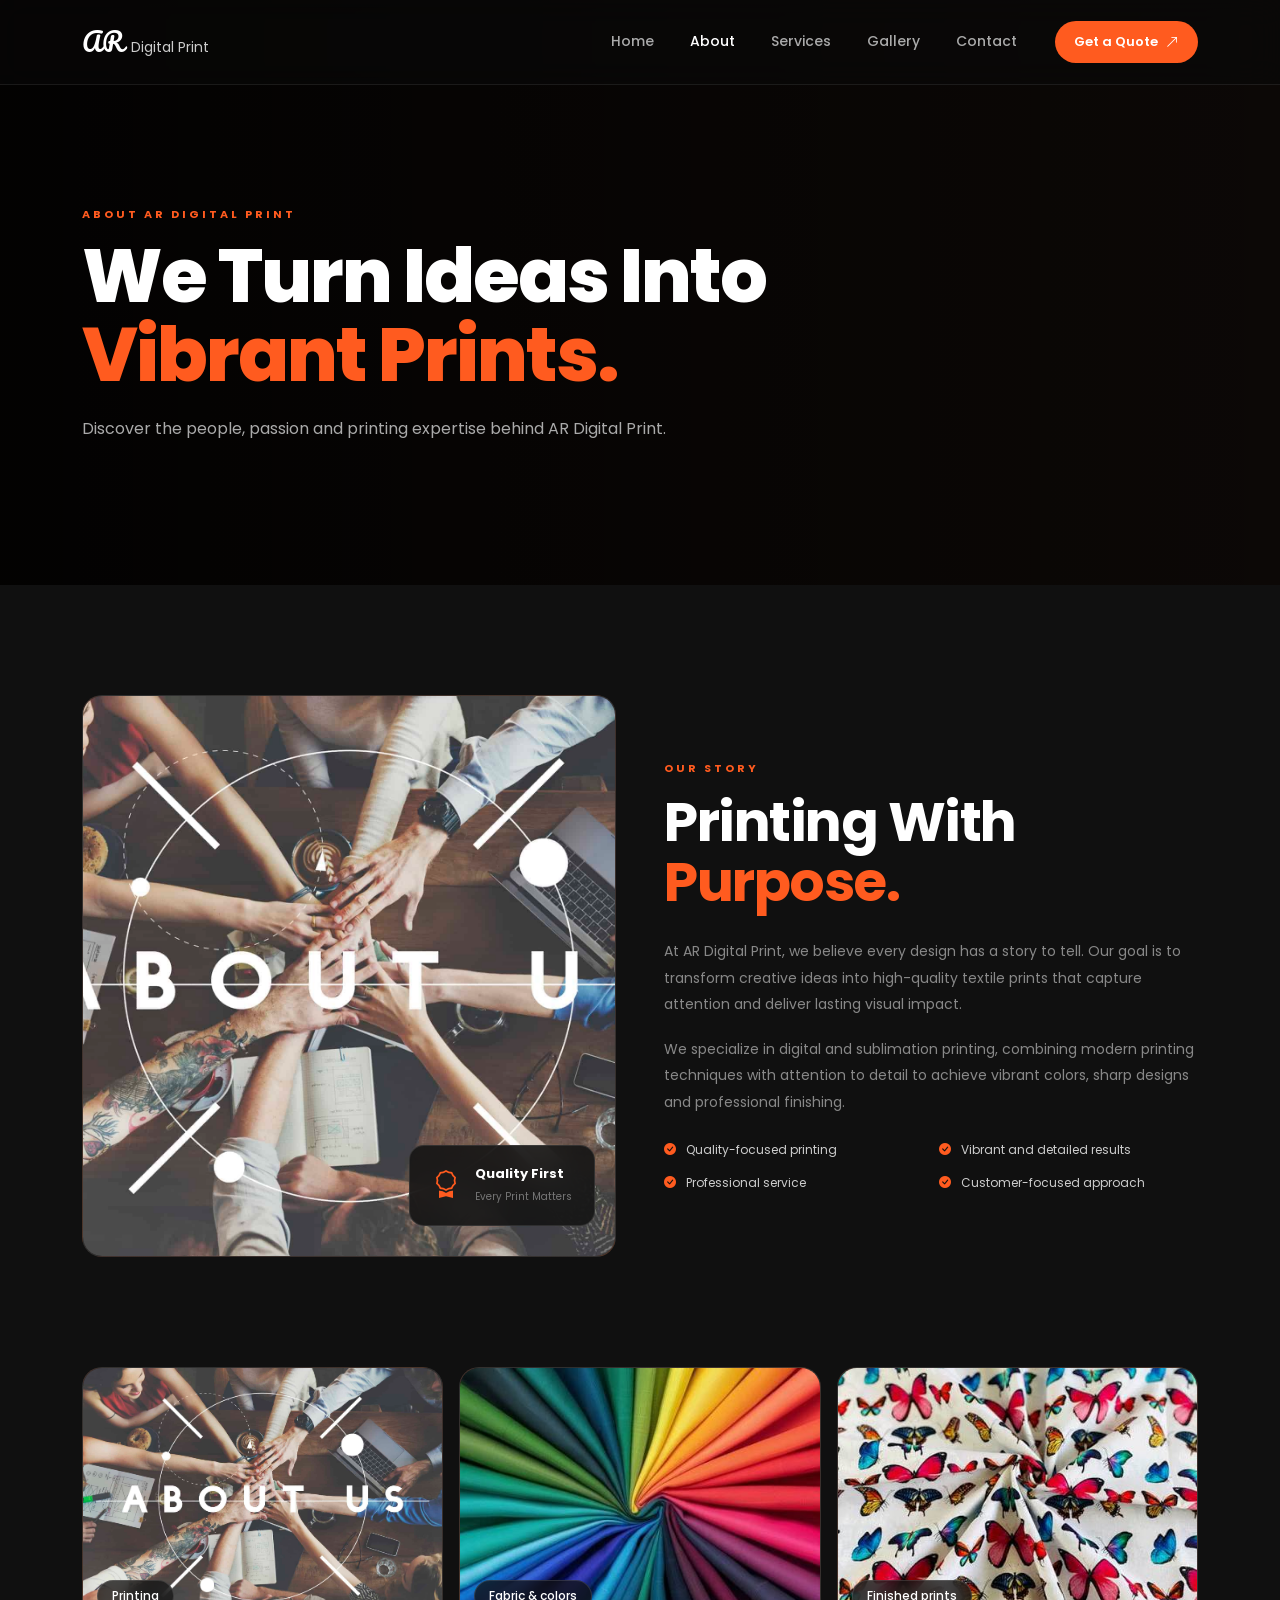
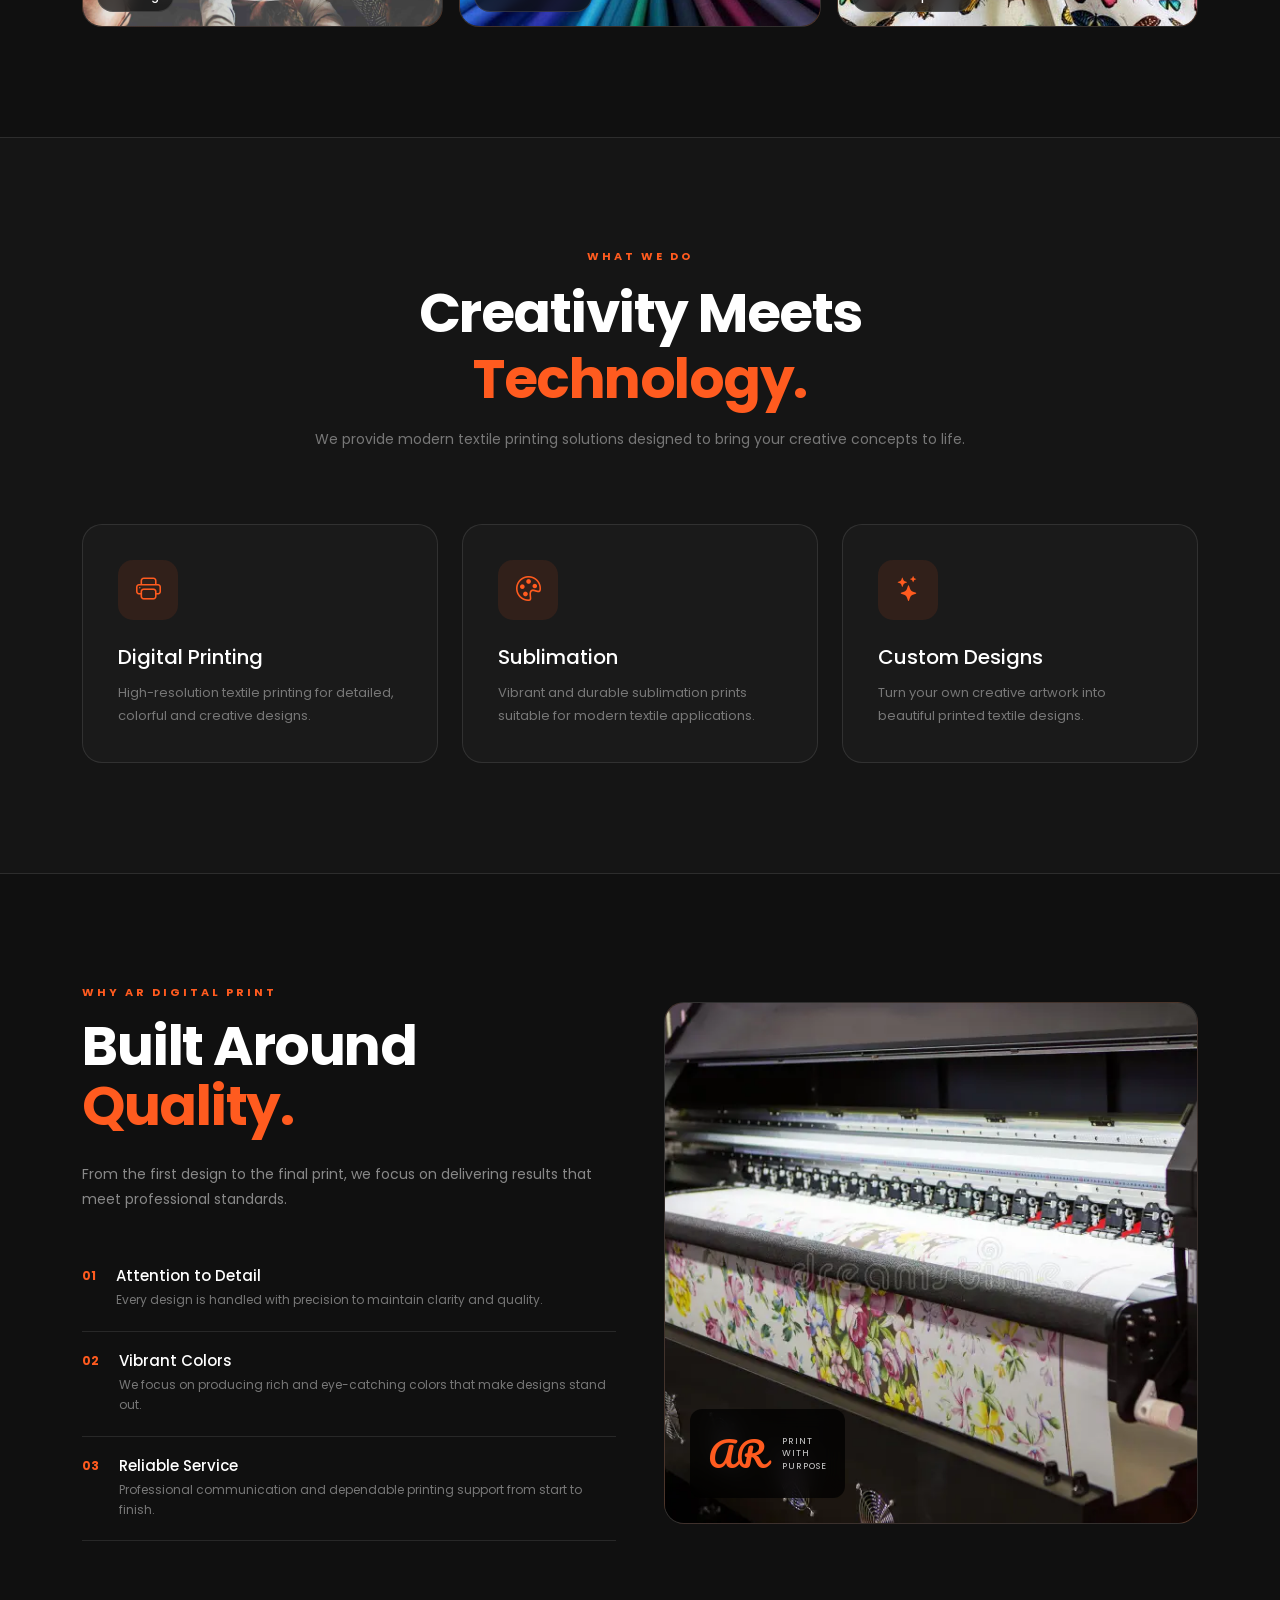
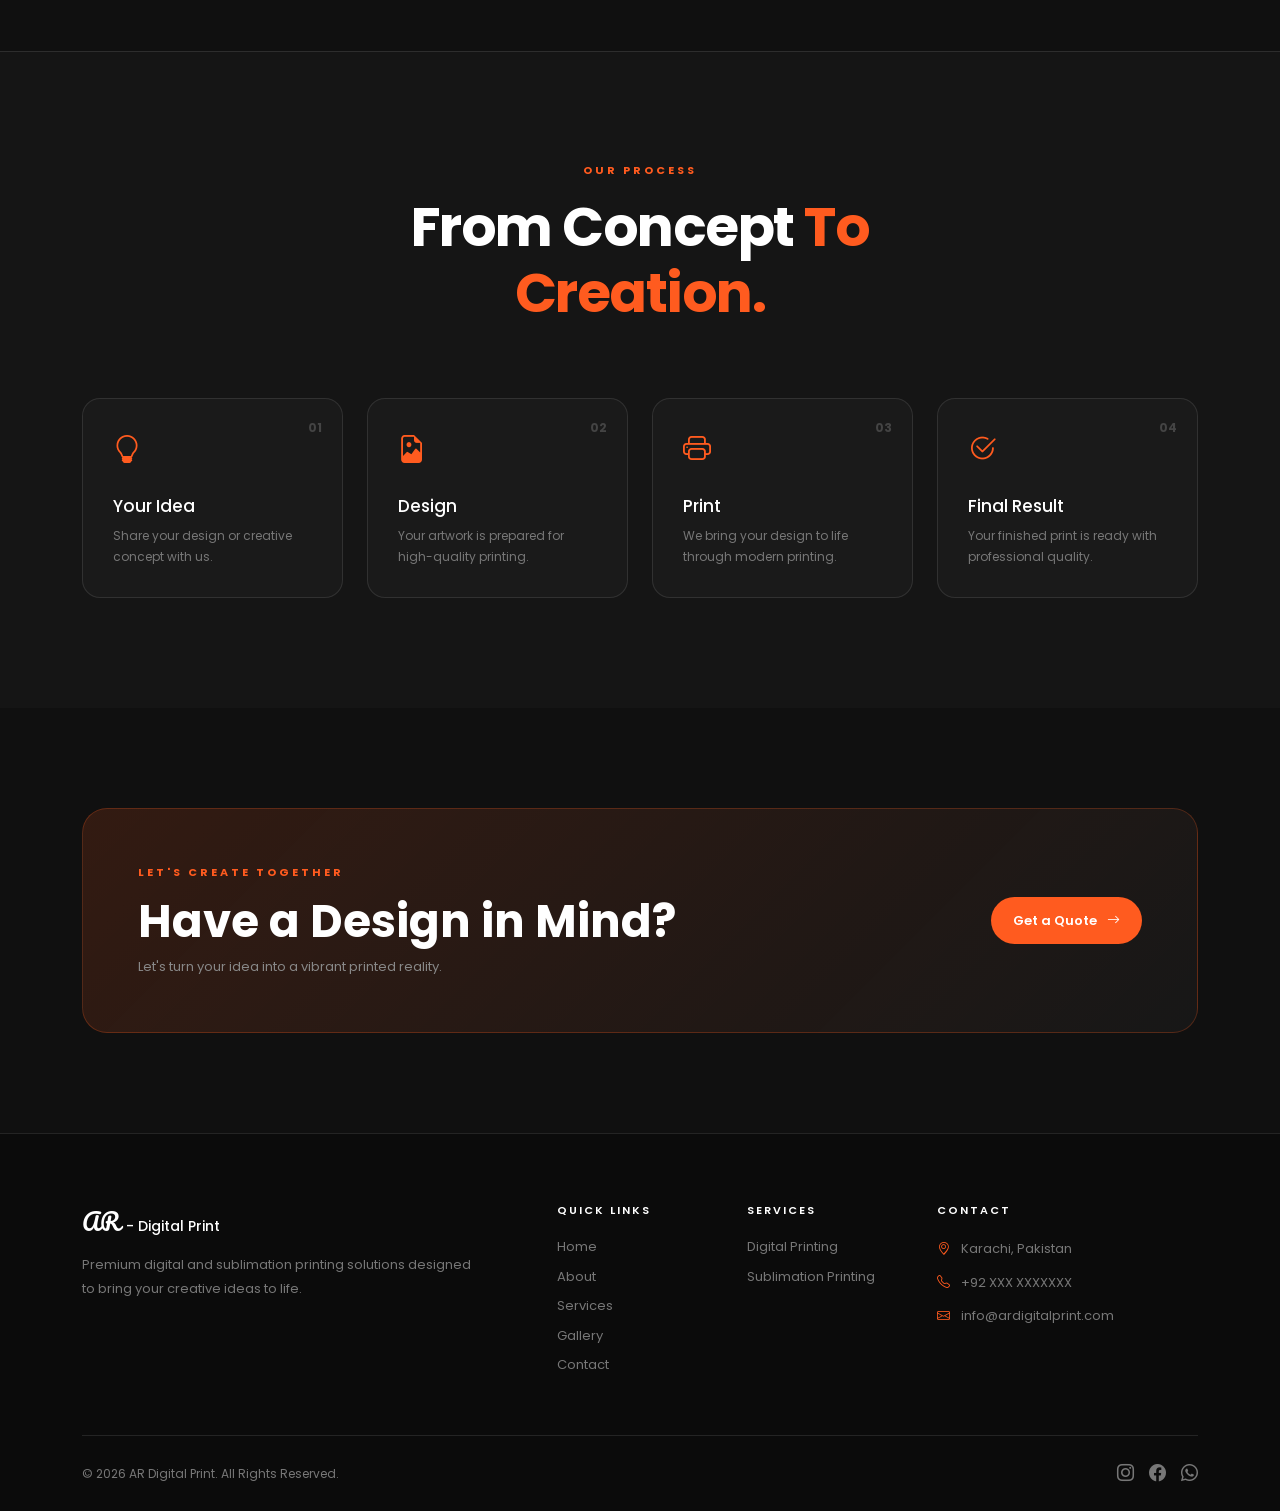
==== about.html @ a168c531 "first commit" ====
<!doctype html>
<html lang="en">
  <head>
    <meta charset="utf-8" />
    <meta name="viewport" content="width=device-width, initial-scale=1" />
    <link rel="shortcut icon" href="./images/logo.jfif" type="image/x-icon" />
    <title>About Us | AR Digital Print</title>
    <link
      href="https://cdn.jsdelivr.net/npm/bootstrap@5.3.8/dist/css/bootstrap.min.css"
      rel="stylesheet"
    />
    <link
      rel="stylesheet"
      href="https://cdn.jsdelivr.net/npm/bootstrap-icons@1.11.3/font/bootstrap-icons.min.css"
    />
    <link
      href="https://fonts.googleapis.com/css2?family=Pacifico&family=Poppins:wght@300;400;500;600;700;800&display=swap"
      rel="stylesheet"
    />
    <!-- AOS -->
    <link
      rel="stylesheet"
      href="https://cdn.jsdelivr.net/npm/aos@2.3.4/dist/aos.css"
    />
    <link rel="stylesheet" href="about.css" />
    <link rel="stylesheet" href="footer.css" />
  </head>
  <body>
    <!-- NAVBAR -->
    <nav
      class="navbar navbar-expand-lg navbar-dark custom-navbar"
      data-aos="fade-down"
    >
      <div class="container">
        <a class="navbar-brand logo" href="index.html"
          >AR <span>Digital Print</span></a
        >
        <button
          class="navbar-toggler border-0 shadow-none"
          type="button"
          data-bs-toggle="collapse"
          data-bs-target="#navbarContent"
          aria-label="Toggle navigation"
        >
          <span class="navbar-toggler-icon"></span>
        </button>
        <div class="collapse navbar-collapse" id="navbarContent">
          <ul class="navbar-nav ms-auto align-items-lg-center gap-lg-2">
            <li class="nav-item">
              <a class="nav-link" href="index.html">Home</a>
            </li>
            <li class="nav-item">
              <a class="nav-link active" href="about.html">About</a>
            </li>
            <li class="nav-item">
              <a class="nav-link" href="services.html">Services</a>
            </li>
            <li class="nav-item">
              <a class="nav-link" href="gallery.html">Gallery</a>
            </li>
            <li class="nav-item">
              <a class="nav-link" href="contact.html">Contact</a>
            </li>
            <li class="nav-item ms-lg-3 mt-3 mt-lg-0">
              <a href="contact.html" class="quote-btn"
                >Get a Quote <i class="bi bi-arrow-up-right"></i
              ></a>
            </li>
          </ul>
        </div>
      </div>
    </nav>

    <!-- PAGE HERO -->
    <section class="page-hero">
      <div class="page-overlay"></div>
      <div class="container position-relative">
        <div class="page-hero-content">
          <div class="small-heading" data-aos="fade-up" data-aos-delay="100">
            ABOUT AR DIGITAL PRINT
          </div>
          <h1 data-aos="fade-up" data-aos-delay="200">
            We Turn Ideas Into <span>Vibrant Prints.</span>
          </h1>
          <p data-aos="fade-up" data-aos-delay="300">
            Discover the people, passion and printing expertise behind AR
            Digital Print.
          </p>
        </div>
      </div>
    </section>

    <!-- STORY -->
    <section class="story-section">
      <div class="container">
        <div class="row align-items-center g-5">
          <div class="col-lg-6" data-aos="fade-right" data-aos-duration="900">
            <div class="story-image img-frame">
              <img
                src="./images/about-page.jpg"
                alt="AR Digital Print workshop"
                loading="lazy"
                onerror="this.remove()"
              />
              <div class="experience-card">
                <i class="bi bi-award"></i>
                <div>
                  <strong>Quality First</strong
                  ><small>Every Print Matters</small>
                </div>
              </div>
            </div>
          </div>
          <div class="col-lg-6" data-aos="fade-down" data-aos-duration="900">
            <div class="small-heading">OUR STORY</div>
            <h2>Printing With <span>Purpose.</span></h2>
            <p>
              At AR Digital Print, we believe every design has a story to tell.
              Our goal is to transform creative ideas into high-quality textile
              prints that capture attention and deliver lasting visual impact.
            </p>
            <p>
              We specialize in digital and sublimation printing, combining
              modern printing techniques with attention to detail to achieve
              vibrant colors, sharp designs and professional finishing.
            </p>
            <div class="story-points">
              <div>
                <i class="bi bi-check-circle-fill"></i> Quality-focused printing
              </div>
              <div>
                <i class="bi bi-check-circle-fill"></i> Vibrant and detailed
                results
              </div>
              <div>
                <i class="bi bi-check-circle-fill"></i> Professional service
              </div>
              <div>
                <i class="bi bi-check-circle-fill"></i> Customer-focused
                approach
              </div>
            </div>
          </div>
        </div>
      </div>
    </section>

    <!-- PHOTO STRIP -->
    <section class="photo-strip">
      <div class="container">
        <div class="strip-grid">
          <div class="img-frame" data-aos="fade-up">
            <img
              src="./images/about-page.jpg"
              alt="Printing machine at work"
              loading="lazy"
              onerror="this.remove()"
            /><span>Printing</span>
          </div>
          <div class="img-frame" data-aos="fade-up" data-aos-delay="150">
            <img
              src="./images/about-page2.jfif"
              alt="Fabric colors and samples"
              loading="lazy"
              onerror="this.remove()"
            /><span>Fabric &amp; colors</span>
          </div>
          <div class="img-frame" data-aos="fade-up" data-aos-delay="300">
            <img
              src="./images/about-page3.jfif"
              alt="Finished printed fabric"
              loading="lazy"
              onerror="this.remove()"
            /><span>Finished prints</span>
          </div>
        </div>
      </div>
    </section>

    <!-- WHAT WE DO (AOS on the column so the card hover lift still works) -->
    <section class="what-section">
      <div class="container">
        <div class="section-heading text-center" data-aos="fade-up">
          <div class="small-heading">WHAT WE DO</div>
          <h2>Creativity Meets <span>Technology.</span></h2>
          <p>
            We provide modern textile printing solutions designed to bring your
            creative concepts to life.
          </p>
        </div>
        <div class="row g-4 mt-5">
          <div class="col-md-4" data-aos="fade-up">
            <div class="info-card">
              <div class="info-icon"><i class="bi bi-printer"></i></div>
              <h3>Digital Printing</h3>
              <p>
                High-resolution textile printing for detailed, colorful and
                creative designs.
              </p>
            </div>
          </div>
          <div class="col-md-4" data-aos="fade-up" data-aos-delay="150">
            <div class="info-card">
              <div class="info-icon"><i class="bi bi-palette"></i></div>
              <h3>Sublimation</h3>
              <p>
                Vibrant and durable sublimation prints suitable for modern
                textile applications.
              </p>
            </div>
          </div>
          <div class="col-md-4" data-aos="fade-up" data-aos-delay="300">
            <div class="info-card">
              <div class="info-icon"><i class="bi bi-stars"></i></div>
              <h3>Custom Designs</h3>
              <p>
                Turn your own creative artwork into beautiful printed textile
                designs.
              </p>
            </div>
          </div>
        </div>
      </div>
    </section>

    <!-- WHY US -->
    <section class="why-section">
      <div class="container">
        <div class="row align-items-center g-5">
          <div class="col-lg-6" data-aos="fade-right" data-aos-duration="900">
            <div class="small-heading">WHY AR DIGITAL PRINT</div>
            <h2>Built Around <span>Quality.</span></h2>
            <p>
              From the first design to the final print, we focus on delivering
              results that meet professional standards.
            </p>
            <div class="why-list">
              <div class="why-item">
                <div class="why-number">01</div>
                <div>
                  <h4>Attention to Detail</h4>
                  <p>
                    Every design is handled with precision to maintain clarity
                    and quality.
                  </p>
                </div>
              </div>
              <div class="why-item">
                <div class="why-number">02</div>
                <div>
                  <h4>Vibrant Colors</h4>
                  <p>
                    We focus on producing rich and eye-catching colors that make
                    designs stand out.
                  </p>
                </div>
              </div>
              <div class="why-item">
                <div class="why-number">03</div>
                <div>
                  <h4>Reliable Service</h4>
                  <p>
                    Professional communication and dependable printing support
                    from start to finish.
                  </p>
                </div>
              </div>
            </div>
          </div>
          <div class="col-lg-6" data-aos="fade-up" data-aos-duration="900">
            <div class="why-image img-frame">
              <img
                src="./images/hero.webp"
                alt="Textile printing"
                loading="lazy"
                onerror="this.remove()"
              />
              <div class="floating-text">
                <span>AR</span>
                <p>PRINT<br />WITH<br />PURPOSE</p>
              </div>
            </div>
          </div>
        </div>
      </div>
    </section>

    <!-- PROCESS -->
    <section class="process-section">
      <div class="container">
        <div class="section-heading text-center" data-aos="fade-up">
          <div class="small-heading">OUR PROCESS</div>
          <h2>From Concept <span>To Creation.</span></h2>
        </div>
        <div class="row g-4 mt-5">
          <div class="col-md-3" data-aos="fade-up">
            <div class="process-card">
              <span>01</span><i class="bi bi-lightbulb"></i>
              <h4>Your Idea</h4>
              <p>Share your design or creative concept with us.</p>
            </div>
          </div>
          <div class="col-md-3" data-aos="fade-up" data-aos-delay="120">
            <div class="process-card">
              <span>02</span><i class="bi bi-file-earmark-image"></i>
              <h4>Design</h4>
              <p>Your artwork is prepared for high-quality printing.</p>
            </div>
          </div>
          <div class="col-md-3" data-aos="fade-up" data-aos-delay="240">
            <div class="process-card">
              <span>03</span><i class="bi bi-printer"></i>
              <h4>Print</h4>
              <p>We bring your design to life through modern printing.</p>
            </div>
          </div>
          <div class="col-md-3" data-aos="fade-up" data-aos-delay="360">
            <div class="process-card">
              <span>04</span><i class="bi bi-check2-circle"></i>
              <h4>Final Result</h4>
              <p>Your finished print is ready with professional quality.</p>
            </div>
          </div>
        </div>
      </div>
    </section>

    <!-- CTA -->
    <section class="cta-section">
      <div class="container">
        <div class="cta-box" data-aos="fade-up">
          <div>
            <div class="small-heading">LET'S CREATE TOGETHER</div>
            <h2>Have a Design in Mind?</h2>
            <p>Let's turn your idea into a vibrant printed reality.</p>
          </div>
          <a href="contact.html" class="primary-btn"
            >Get a Quote <i class="bi bi-arrow-right"></i
          ></a>
        </div>
      </div>
    </section>

    <!-- SITE FOOTER -->
    <footer class="site-footer">
      <div class="container">
        <div class="row gy-4">
          <div class="col-lg-5">
            <a href="index.html" class="sf-logo"
              >AR <span>- Digital Print</span></a
            >
            <p>
              Premium digital and sublimation printing solutions designed to
              bring your creative ideas to life.
            </p>
          </div>
          <div class="col-lg-2 col-md-4">
            <h6>QUICK LINKS</h6>
            <a href="index.html">Home</a>
            <a href="about.html">About</a>
            <a href="services.html">Services</a>
            <a href="gallery.html">Gallery</a>
            <a href="contact.html">Contact</a>
          </div>
          <div class="col-lg-2 col-md-4">
            <h6>SERVICES</h6>
            <a href="services.html">Digital Printing</a>
            <a href="services.html">Sublimation Printing</a>
          </div>
          <div class="col-lg-3 col-md-4">
            <h6>CONTACT</h6>
            <p class="sf-contact">
              <i class="bi bi-geo-alt"></i> Karachi, Pakistan
            </p>
            <p class="sf-contact">
              <i class="bi bi-telephone"></i> +92 XXX XXXXXXX
            </p>
            <p class="sf-contact">
              <i class="bi bi-envelope"></i> info@ardigitalprint.com
            </p>
          </div>
        </div>
        <div class="sf-bottom">
          <p>© 2026 AR Digital Print. All Rights Reserved.</p>
          <div class="sf-social">
            <a href="#" aria-label="Instagram"
              ><i class="bi bi-instagram"></i
            ></a>
            <a href="#" aria-label="Facebook"><i class="bi bi-facebook"></i></a>
            <a href="#" aria-label="WhatsApp"><i class="bi bi-whatsapp"></i></a>
          </div>
        </div>
      </div>
    </footer>

    <script src="https://cdn.jsdelivr.net/npm/bootstrap@5.3.8/dist/js/bootstrap.bundle.min.js"></script>
    <!-- AOS -->
    <script src="https://cdn.jsdelivr.net/npm/aos@2.3.4/dist/aos.js"></script>
    <script>
      AOS.init({
        duration: 700,
        easing: "ease-out-cubic",
        once: true,
        offset: 70,
        disable: () =>
          window.matchMedia("(prefers-reduced-motion: reduce)").matches,
      });
    </script>
  </body>
</html>
---- about.css ----
* {
  margin: 0;
  padding: 0;
  box-sizing: border-box;
}

:root {
  --dark: #101010;
  --dark-2: #171717;
  --white: #fff;
  --muted: #999;
  --accent: #ff5b1f;
  --border: rgba(255, 255, 255, 0.1);
}

html {
  scroll-behavior: smooth;
}

body {
  background: var(--dark);
  color: white;
  font-family: "Poppins", sans-serif;
}

/* ================= NAVBAR ================= */

.custom-navbar {
  position: absolute;
  top: 0;
  left: 0;
  width: 100%;
  z-index: 1000;

  padding: 18px 0;

  background: rgba(10, 10, 10, 0.55);
  backdrop-filter: blur(15px);

  border-bottom: 1px solid rgba(255, 255, 255, 0.08);
}

.logo {
  color: white !important;
  font-family: "Pacifico", cursive;
  font-size: 25px;
  text-decoration: none;
}

.logo span {
  font-family: "Poppins", sans-serif;
  font-size: 14px;
  color: #ccc;
}

.nav-link {
  color: #aaa !important;
  font-size: 14px;
  font-weight: 500;
  padding: 8px 14px !important;

  transition: 0.3s;
}

.nav-link:hover,
.nav-link.active {
  color: white !important;
}

.quote-btn {
  display: inline-flex;
  align-items: center;
  gap: 8px;

  padding: 11px 19px;

  background: var(--accent);
  color: white;

  border-radius: 50px;

  text-decoration: none;

  font-size: 13px;
  font-weight: 600;

  transition: 0.3s;
}

.quote-btn:hover {
  color: white;
  transform: translateY(-2px);
}

/* ================= PAGE HERO ================= */

.page-hero {
  min-height: 65vh;

  position: relative;

  display: flex;
  align-items: center;

  background: url("./images/about-hero.webp");

  background-size: cover;
  background-position: center;
}

.page-overlay {
  position: absolute;
  inset: 0;

  background: linear-gradient(90deg, rgba(0, 0, 0, 0.9), rgba(0, 0, 0, 0.55));
}

.page-hero-content {
  position: relative;
  z-index: 2;

  padding-top: 80px;

  max-width: 800px;
}

.small-heading {
  color: var(--accent);

  font-size: 11px;
  font-weight: 700;

  letter-spacing: 3px;

  margin-bottom: 15px;
}

.page-hero h1 {
  font-size: clamp(45px, 6vw, 75px);

  line-height: 1.05;

  font-weight: 800;

  letter-spacing: -2px;

  margin-bottom: 20px;
}

.page-hero h1 span {
  color: var(--accent);
}

.page-hero p {
  color: #aaa;

  font-size: 16px;

  line-height: 1.8;
}

/* ================= STORY ================= */

.story-section {
  padding: 110px 0;
}

.story-image {
  position: relative;
}

.story-image img {
  width: 100%;
  height: 560px;

  object-fit: cover;

  border-radius: 20px;
}

.experience-card {
  position: absolute;

  right: -20px;
  bottom: 30px;

  display: flex;
  align-items: center;
  gap: 15px;

  padding: 18px 22px;

  background: rgba(20, 20, 20, 0.9);

  border: 1px solid var(--border);

  border-radius: 15px;

  backdrop-filter: blur(15px);
}

.experience-card i {
  color: var(--accent);
  font-size: 28px;
}

.experience-card strong {
  display: block;
  font-size: 13px;
}

.experience-card small {
  color: #777;
  font-size: 10px;
}

.story-section h2,
.why-section h2 {
  font-size: clamp(38px, 5vw, 55px);

  font-weight: 700;

  line-height: 1.1;

  letter-spacing: -1.5px;

  margin-bottom: 25px;
}

.story-section h2 span,
.why-section h2 span {
  color: var(--accent);
}

.story-section p {
  color: #888;

  font-size: 14px;

  line-height: 1.9;

  margin-bottom: 18px;
}

.story-points {
  display: grid;
  grid-template-columns: 1fr 1fr;

  gap: 15px;

  margin-top: 25px;
}

.story-points div {
  color: #ccc;
  font-size: 12px;
}

.story-points i {
  color: var(--accent);
  margin-right: 7px;
}

/* ================= WHAT WE DO ================= */

.what-section {
  padding: 110px 0;

  background: #151515;

  border-top: 1px solid var(--border);
  border-bottom: 1px solid var(--border);
}

.section-heading {
  max-width: 700px;
  margin: auto;
}

.section-heading h2 {
  font-size: clamp(38px, 5vw, 55px);

  font-weight: 700;

  letter-spacing: -1.5px;
}

.section-heading h2 span {
  color: var(--accent);
}

.section-heading p {
  color: #777;

  font-size: 14px;

  line-height: 1.8;

  margin-top: 15px;
}

.info-card {
  height: 100%;

  padding: 35px;

  border: 1px solid var(--border);

  border-radius: 20px;

  background: rgba(255, 255, 255, 0.025);

  transition: 0.35s;
}

.info-card:hover {
  transform: translateY(-8px);

  border-color: rgba(255, 91, 31, 0.4);
}

.info-icon {
  width: 60px;
  height: 60px;

  display: flex;
  align-items: center;
  justify-content: center;

  border-radius: 15px;

  background: rgba(255, 91, 31, 0.1);

  color: var(--accent);

  font-size: 25px;

  margin-bottom: 25px;
}

.info-card h3 {
  font-size: 20px;

  margin-bottom: 12px;
}

.info-card p {
  color: #777;

  font-size: 13px;

  line-height: 1.8;

  margin: 0;
}

/* ================= WHY ================= */

.why-section {
  padding: 110px 0;
}

.why-section > .container > .row > .col-lg-6:first-child > p {
  color: #888;

  font-size: 14px;

  line-height: 1.8;

  max-width: 520px;

  margin-bottom: 35px;
}

.why-item {
  display: flex;

  gap: 20px;

  padding: 20px 0;

  border-bottom: 1px solid var(--border);
}

.why-number {
  color: var(--accent);

  font-size: 12px;
  font-weight: 700;
}

.why-item h4 {
  font-size: 15px;

  margin-bottom: 5px;
}

.why-item p {
  color: #777;

  font-size: 12px;

  line-height: 1.7;

  margin: 0;
}

.why-image {
  position: relative;
}

.why-image img {
  width: 100%;
  height: 520px;

  object-fit: cover;

  border-radius: 20px;
}

.floating-text {
  position: absolute;

  left: 25px;
  bottom: 25px;

  display: flex;
  align-items: center;
  gap: 15px;

  padding: 18px;

  background: rgba(0, 0, 0, 0.75);

  backdrop-filter: blur(10px);

  border-radius: 12px;
}

.floating-text span {
  font-family: "Pacifico";

  font-size: 35px;

  color: var(--accent);
}

.floating-text p {
  margin: 0;

  color: #ccc;

  font-size: 9px;

  line-height: 1.4;

  letter-spacing: 1px;
}

/* ================= PROCESS ================= */

.process-section {
  padding: 110px 0;

  background: #151515;

  border-top: 1px solid var(--border);
}

.process-card {
  position: relative;

  height: 100%;

  padding: 30px;

  border: 1px solid var(--border);

  border-radius: 18px;

  background: rgba(255, 255, 255, 0.025);
}

.process-card > span {
  position: absolute;

  top: 20px;
  right: 20px;

  color: #444;

  font-size: 12px;

  font-weight: 700;
}

.process-card i {
  display: block;

  color: var(--accent);

  font-size: 28px;

  margin-bottom: 25px;
}

.process-card h4 {
  font-size: 17px;

  margin-bottom: 10px;
}

.process-card p {
  color: #777;

  font-size: 12px;

  line-height: 1.7;

  margin: 0;
}

/* ================= CTA ================= */

.cta-section {
  padding: 100px 0;
}

.cta-box {
  display: flex;

  align-items: center;
  justify-content: space-between;

  gap: 30px;

  padding: 55px;

  border-radius: 25px;

  background: linear-gradient(
    135deg,
    rgba(255, 91, 31, 0.15),
    rgba(255, 255, 255, 0.03)
  );

  border: 1px solid rgba(255, 91, 31, 0.25);
}

.cta-box h2 {
  font-size: clamp(30px, 4vw, 45px);

  font-weight: 700;

  margin-bottom: 8px;
}

.cta-box p {
  color: #888;

  font-size: 13px;

  margin: 0;
}

.primary-btn {
  display: inline-flex;

  align-items: center;

  gap: 10px;

  padding: 14px 22px;

  background: var(--accent);

  color: white;

  border-radius: 50px;

  text-decoration: none;

  font-size: 13px;

  font-weight: 600;

  white-space: nowrap;

  transition: 0.3s;
}

.primary-btn:hover {
  color: white;

  transform: translateY(-3px);

  box-shadow: 0 12px 30px rgba(255, 91, 31, 0.25);
}

/* ================= FOOTER ================= */

footer {
  background: #0b0b0b;

  padding-top: 60px;
}

.footer-content {
  text-align: center;

  max-width: 600px;

  margin: auto;
}

.footer-content p {
  color: #666;

  font-size: 13px;

  line-height: 1.7;

  margin: 20px 0;
}

.social-links {
  display: flex;

  justify-content: center;

  gap: 10px;
}

.social-links a {
  width: 40px;
  height: 40px;

  display: flex;

  align-items: center;
  justify-content: center;

  border: 1px solid var(--border);

  border-radius: 50%;

  color: white;

  text-decoration: none;

  transition: 0.3s;
}

.social-links a:hover {
  background: var(--accent);

  border-color: var(--accent);
}

.footer-bottom {
  margin-top: 50px;

  padding: 20px 0;

  text-align: center;

  border-top: 1px solid var(--border);

  color: #444;

  font-size: 11px;
}

/* ================= RESPONSIVE ================= */

@media (max-width: 991px) {
  .navbar-collapse {
    margin-top: 15px;

    padding: 15px;

    background: rgba(15, 15, 15, 0.95);

    border-radius: 15px;

    backdrop-filter: blur(15px);
  }

  .quote-btn {
    width: 100%;

    justify-content: center;
  }

  .page-hero {
    min-height: 60vh;
  }

  .experience-card {
    right: 15px;
  }

  .cta-box {
    flex-direction: column;

    align-items: flex-start;
  }
}

@media (max-width: 767px) {
  .page-hero-content {
    padding-top: 100px;
  }

  .page-hero h1 {
    font-size: 43px;
  }

  .story-section,
  .what-section,
  .why-section,
  .process-section {
    padding: 80px 0;
  }

  .story-image img,
  .why-image img {
    height: 400px;
  }

  .experience-card {
    bottom: 15px;
    right: 10px;
  }

  .story-points {
    grid-template-columns: 1fr;
  }

  .cta-section {
    padding: 70px 0;
  }

  .cta-box {
    padding: 35px 25px;
  }
}

/* ===== PASTE THIS AT THE VERY END OF YOUR about.css ===== */

/* Image frame with fallback gradient if a photo is missing */
.img-frame {
  position: relative;
  overflow: hidden;
  border-radius: 20px;
  border: 1px solid var(--border);
  background: linear-gradient(135deg, #2a1a14, #171717 60%, #3a1f12);
}
.img-frame img {
  transition: transform 0.6s ease;
}
.img-frame:hover img {
  transform: scale(1.05);
}
/* the frame clips the image, so the badge can't sit outside it */
.story-image .experience-card {
  right: 20px;
}
.story-image img,
.why-image img {
  border-radius: 0;
}

/* Hero fallback colour if about-hero.webp is missing */
.page-hero {
  background-color: #1a110d;
}

/* Photo strip */
.photo-strip {
  padding: 0 0 110px;
}
.strip-grid {
  display: grid;
  grid-template-columns: repeat(3, 1fr);
  gap: 16px;
}
.strip-grid .img-frame {
  height: 260px;
}
.strip-grid img {
  width: 100%;
  height: 100%;
  object-fit: cover;
  display: block;
}
.strip-grid span {
  position: absolute;
  left: 14px;
  bottom: 14px;
  padding: 6px 14px;
  border-radius: 50px;
  background: rgba(16, 16, 16, 0.75);
  backdrop-filter: blur(8px);
  border: 1px solid rgba(255, 255, 255, 0.12);
  font-size: 12px;
  font-weight: 500;
}

/* Focus + reduced motion */
a:focus-visible,
button:focus-visible {
  outline: 2px solid var(--accent);
  outline-offset: 3px;
}
@media (prefers-reduced-motion: reduce) {
  * {
    transition: none !important;
    scroll-behavior: auto !important;
  }
}

@media (max-width: 767px) {
  .photo-strip {
    padding-bottom: 80px;
  }
  .strip-grid {
    grid-template-columns: 1fr;
  }
  .strip-grid .img-frame {
    height: 200px;
  }
}
---- footer.css ----
/* ===== footer.css : one footer for ALL pages =====
   Every selector starts with .site-footer, so it cannot clash
   with index/about/services/gallery/contact CSS. */

.site-footer {
  --sf-accent: #ff5b1f;
  --sf-border: rgba(255, 255, 255, 0.1);
  background: #0b0b0b;
  padding: 70px 0 25px;
  border-top: 1px solid var(--sf-border);
  font-family: "Poppins", sans-serif;
  color: #fff;
  text-align: left;
}

.site-footer .sf-logo {
  display: inline-block;
  font-family: "Pacifico", cursive;
  font-size: 23px;
  margin-bottom: 15px;
  color: #fff;
}
.site-footer .sf-logo span {
  font-family: "Poppins", sans-serif;
  font-size: 14px;
  font-weight: 500;
}

.site-footer p {
  color: #777;
  font-size: 13px;
  line-height: 1.8;
  max-width: 400px;
  margin: 0;
}

.site-footer h6 {
  color: #fff;
  font-size: 11px;
  font-weight: 600;
  letter-spacing: 2px;
  margin: 0 0 20px;
}

.site-footer a {
  display: block;
  color: #777;
  font-size: 13px;
  text-decoration: none;
  margin: 0 0 10px;
  transition: color 0.3s;
}
.site-footer a:hover {
  color: var(--sf-accent);
}

.site-footer .sf-contact {
  margin-bottom: 10px;
}
.site-footer .sf-contact i {
  color: var(--sf-accent);
  margin-right: 8px;
}

.site-footer .sf-bottom {
  display: flex;
  justify-content: space-between;
  align-items: center;
  margin-top: 50px;
  padding-top: 25px;
  border-top: 1px solid var(--sf-border);
}
.site-footer .sf-bottom p {
  max-width: none;
  font-size: 12px;
}
.site-footer .sf-social {
  display: flex;
  gap: 15px;
}
.site-footer .sf-social a {
  margin: 0;
  font-size: 17px;
}

.site-footer a:focus-visible {
  outline: 2px solid var(--sf-accent);
  outline-offset: 3px;
}

@media (max-width: 576px) {
  .site-footer {
    padding-top: 55px;
  }
  .site-footer .sf-bottom {
    flex-direction: column;
    align-items: flex-start;
    gap: 20px;
  }
}
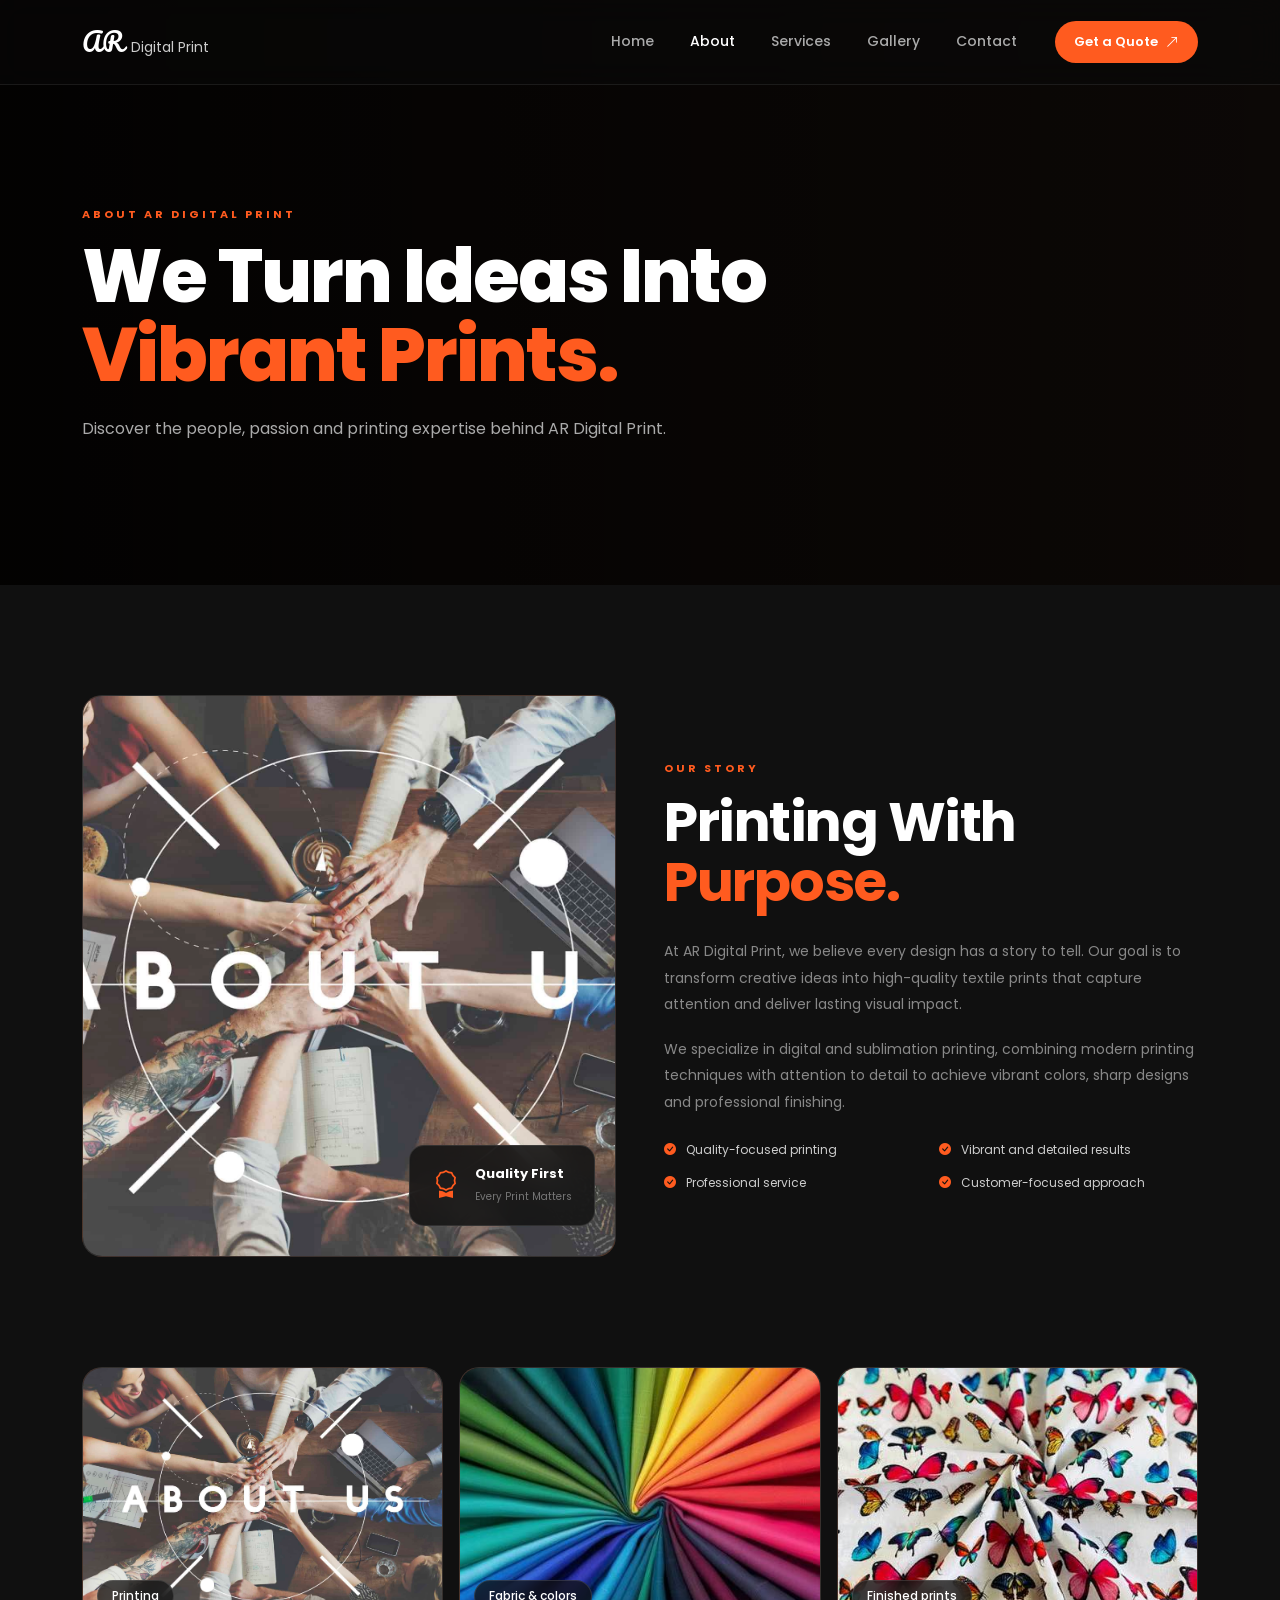
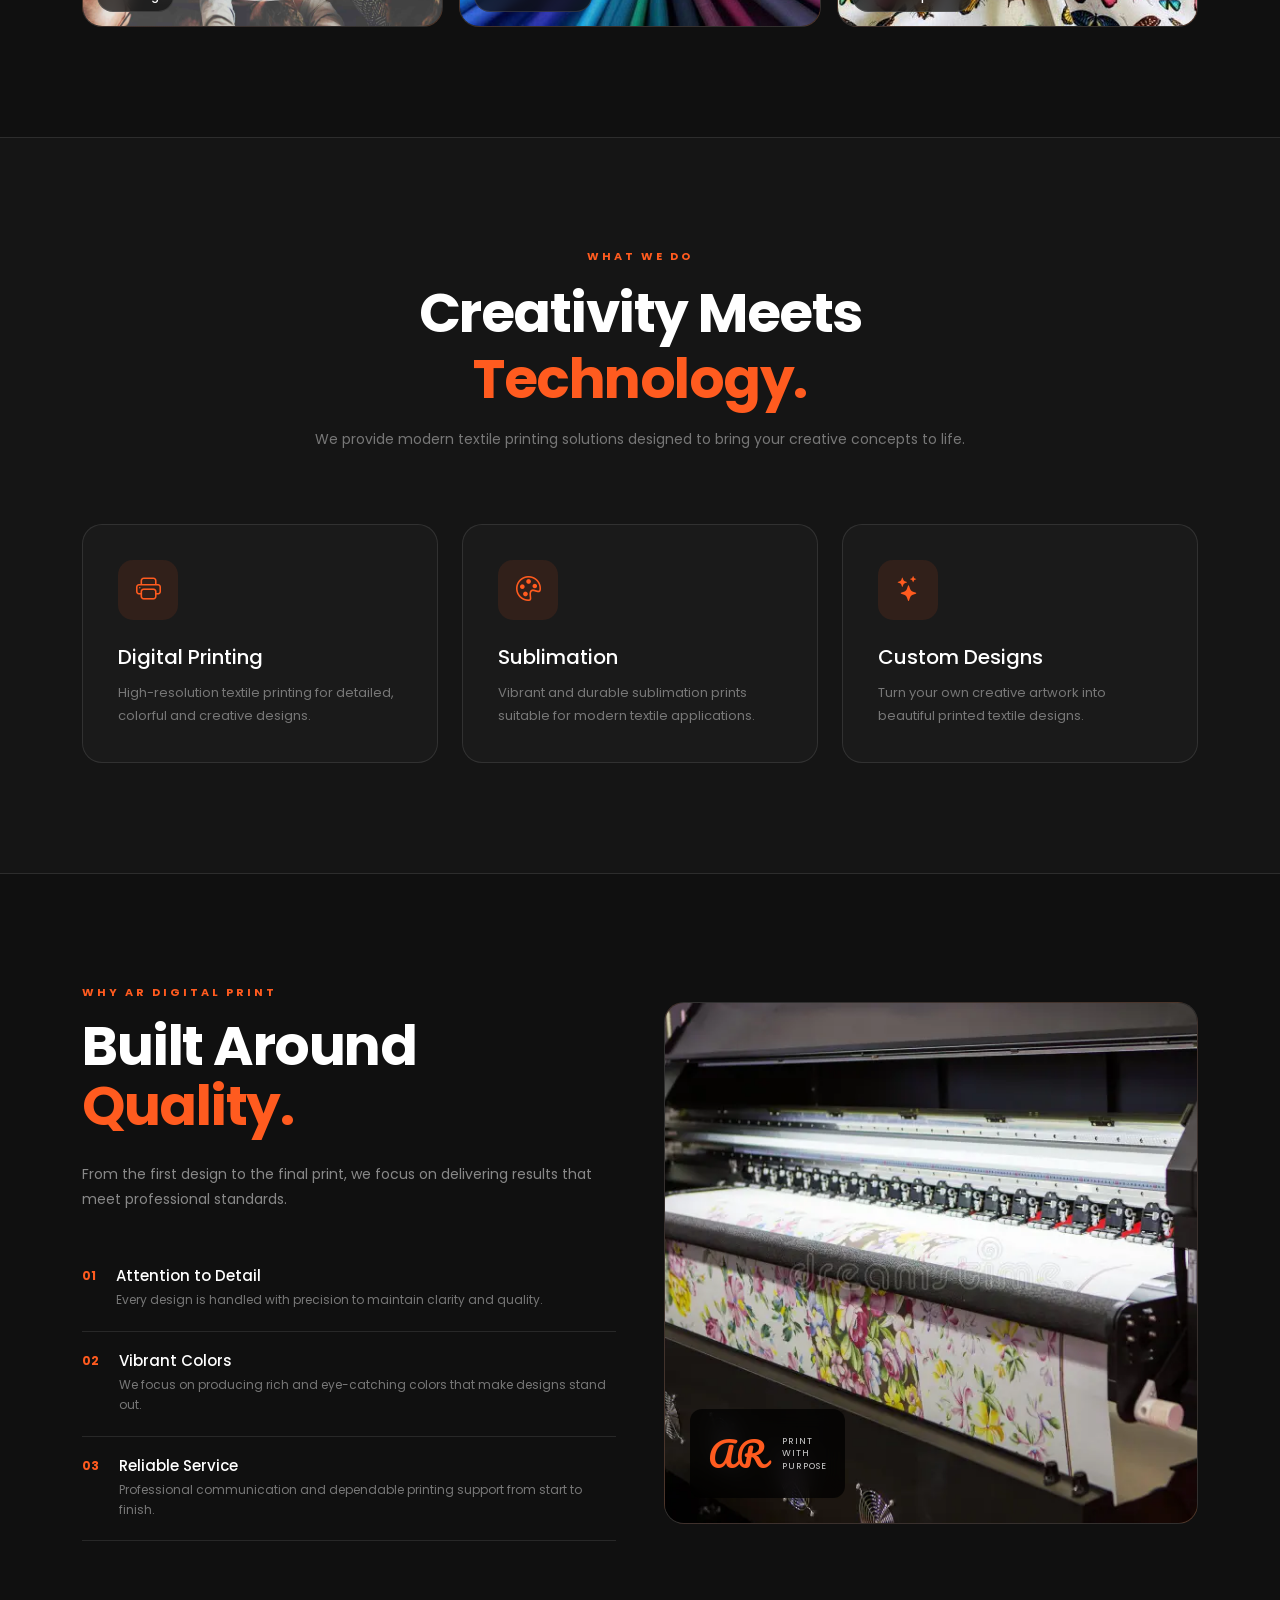
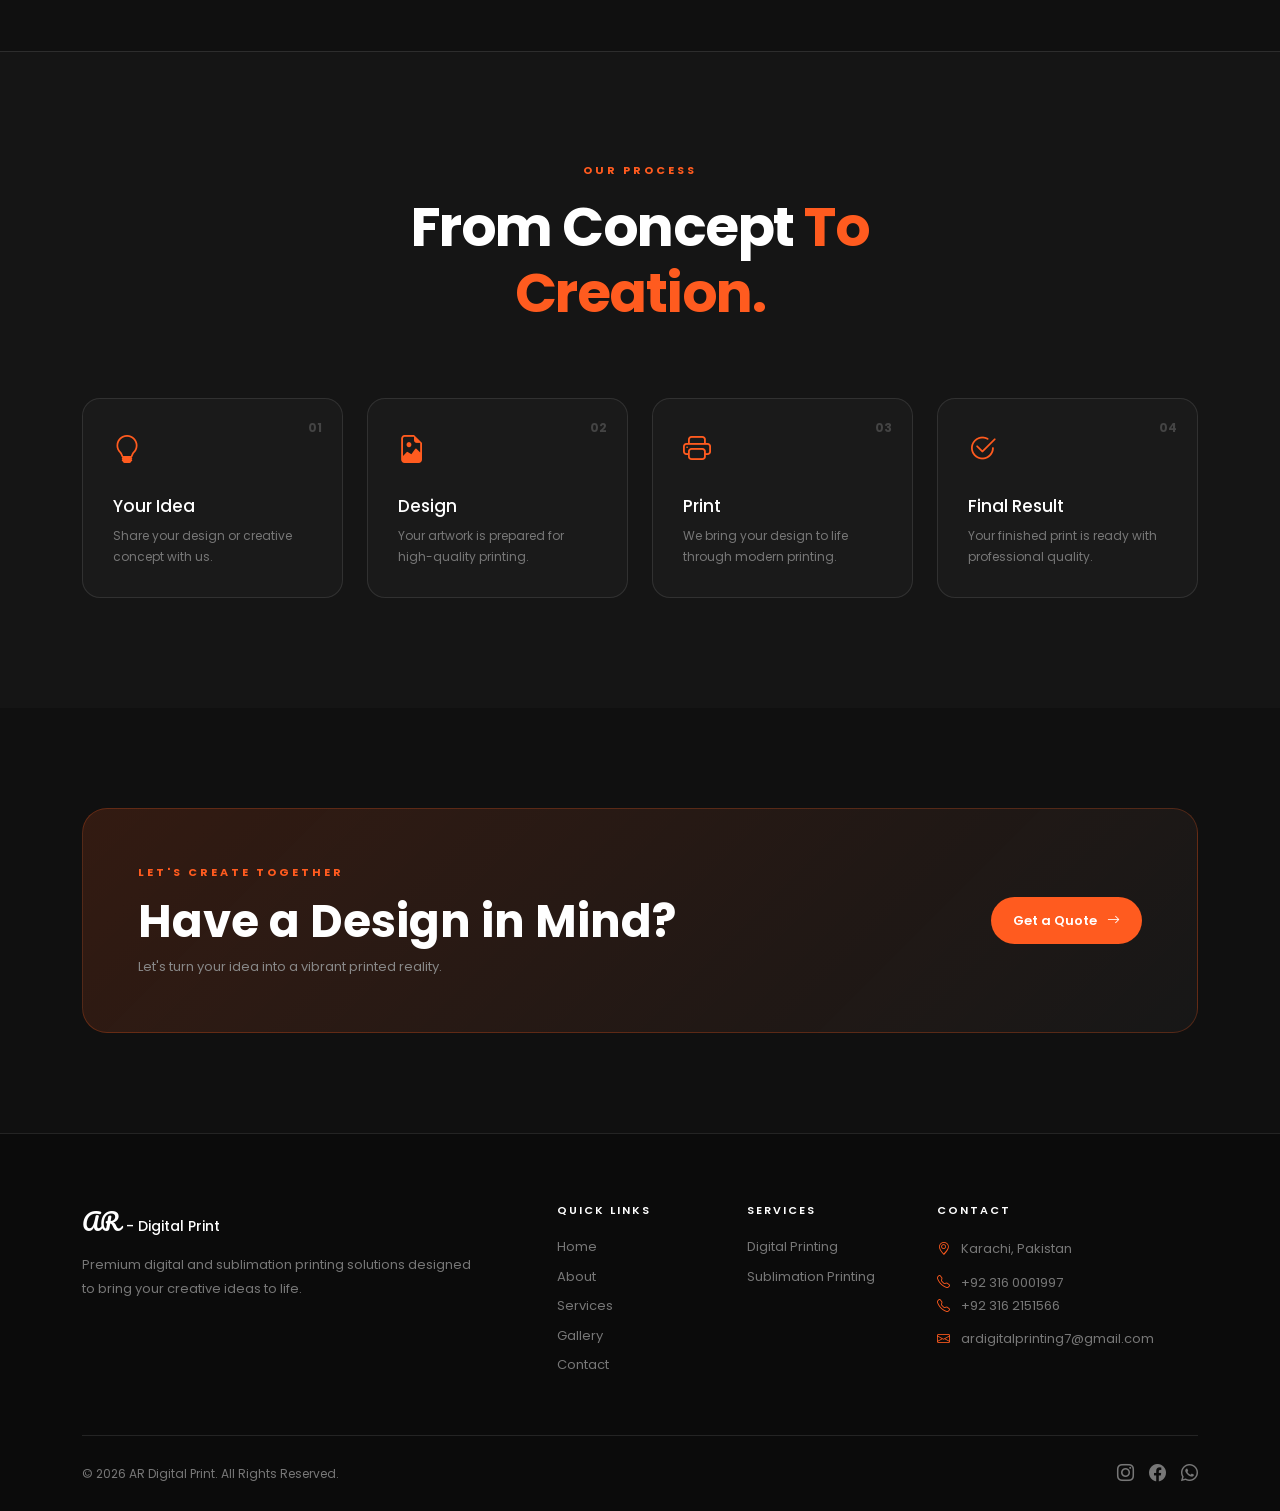
==== commit 8355bda3: "update footer" ====
--- a/about.html
+++ b/about.html
@@ -373,10 +373,14 @@
               <i class="bi bi-geo-alt"></i> Karachi, Pakistan
             </p>
             <p class="sf-contact">
-              <i class="bi bi-telephone"></i> +92 XXX XXXXXXX
+              <i class="bi bi-telephone"></i> +92 316 0001997 <br />
+              <i class="bi bi-telephone"></i> +92 316 2151566
             </p>
             <p class="sf-contact">
-              <i class="bi bi-envelope"></i> info@ardigitalprint.com
+              <a href="mailto:ardigitalprinting7@gmail.com">
+                <i class="bi bi-envelope"></i>
+                ardigitalprinting7@gmail.com
+              </a>
             </p>
           </div>
         </div>
@@ -386,8 +390,19 @@
             <a href="#" aria-label="Instagram"
               ><i class="bi bi-instagram"></i
             ></a>
-            <a href="#" aria-label="Facebook"><i class="bi bi-facebook"></i></a>
-            <a href="#" aria-label="WhatsApp"><i class="bi bi-whatsapp"></i></a>
+            <a
+              href="https://www.facebook.com/share/1CfhnBSmBt/"
+              target="_blank"
+              aria-label="Facebook"
+              ><i class="bi bi-facebook"></i
+            ></a>
+            <a
+              href="https://wa.me/923160001997?text=Hello%2C%20I%20want%20to%20know%20more"
+              target="_blank"
+              rel="noopener noreferrer"
+              aria-label="WhatsApp"
+              ><i class="bi bi-whatsapp"></i
+            ></a>
           </div>
         </div>
       </div>
